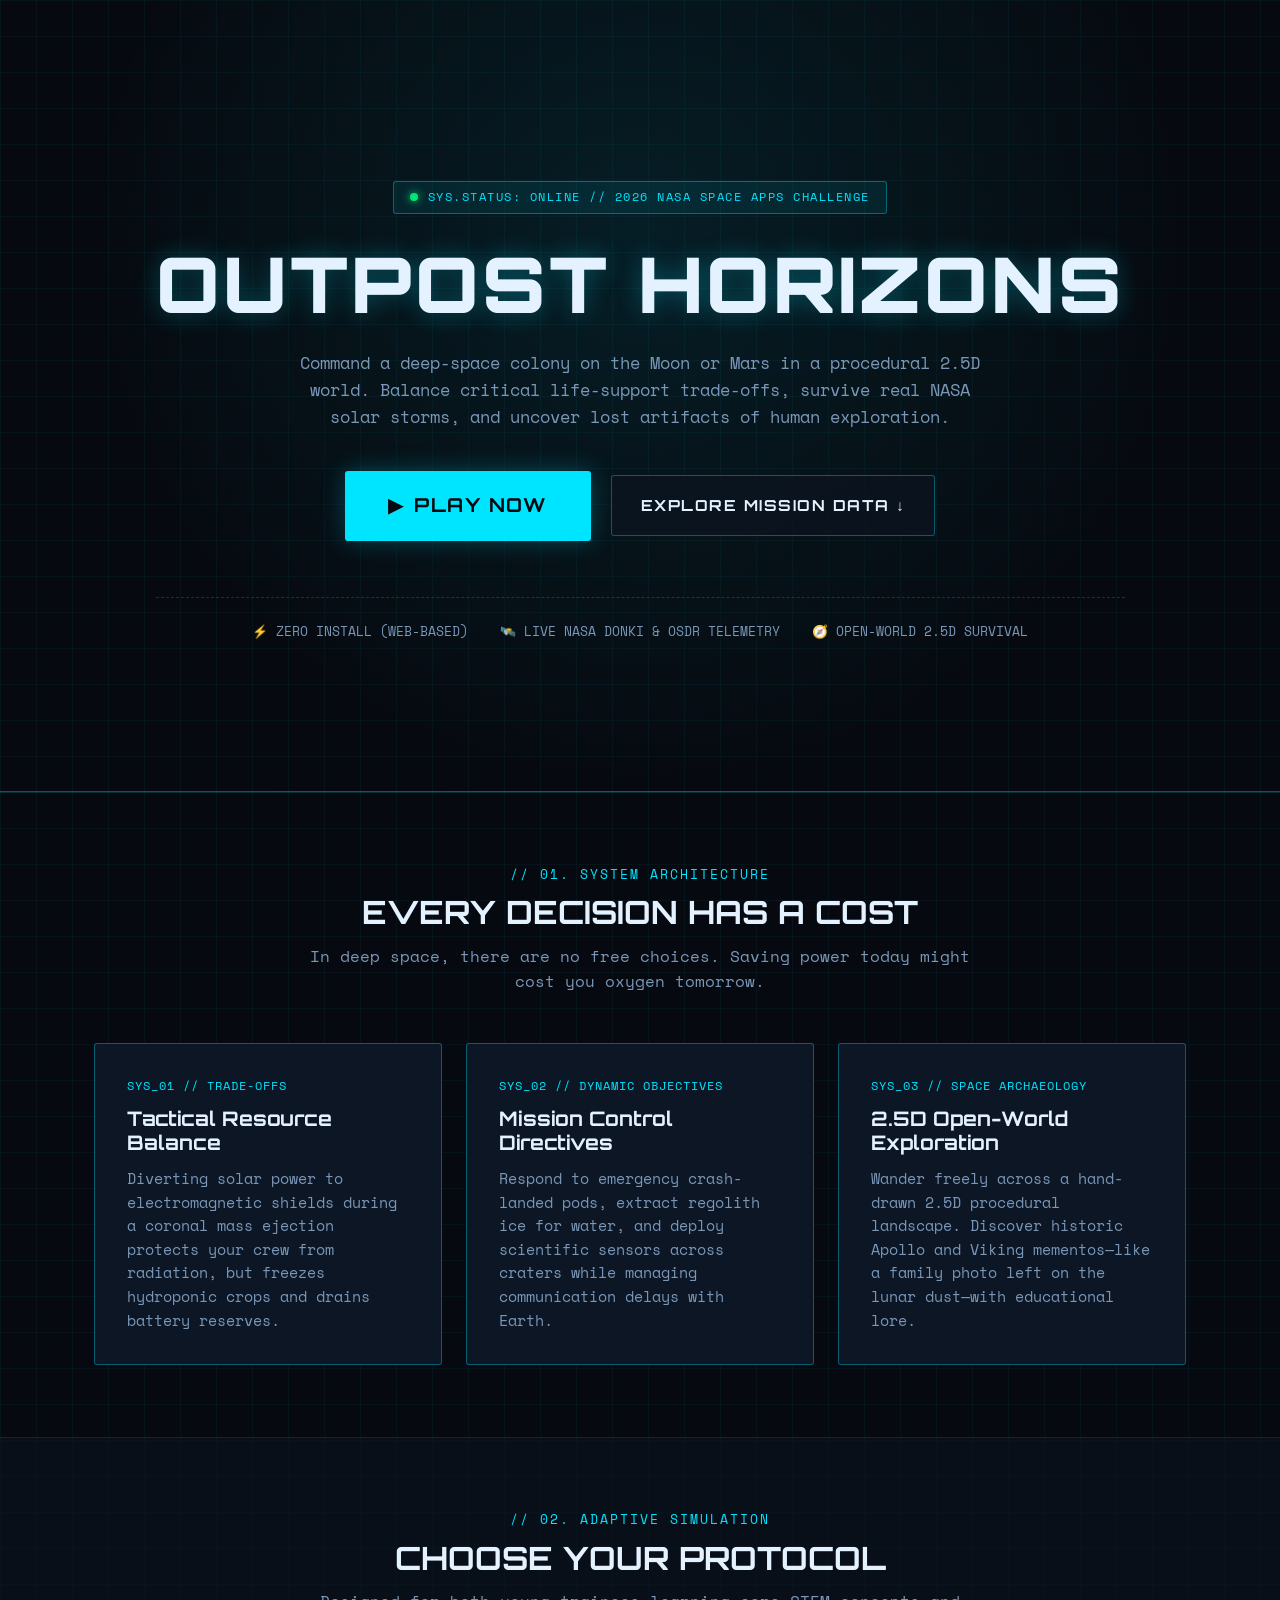
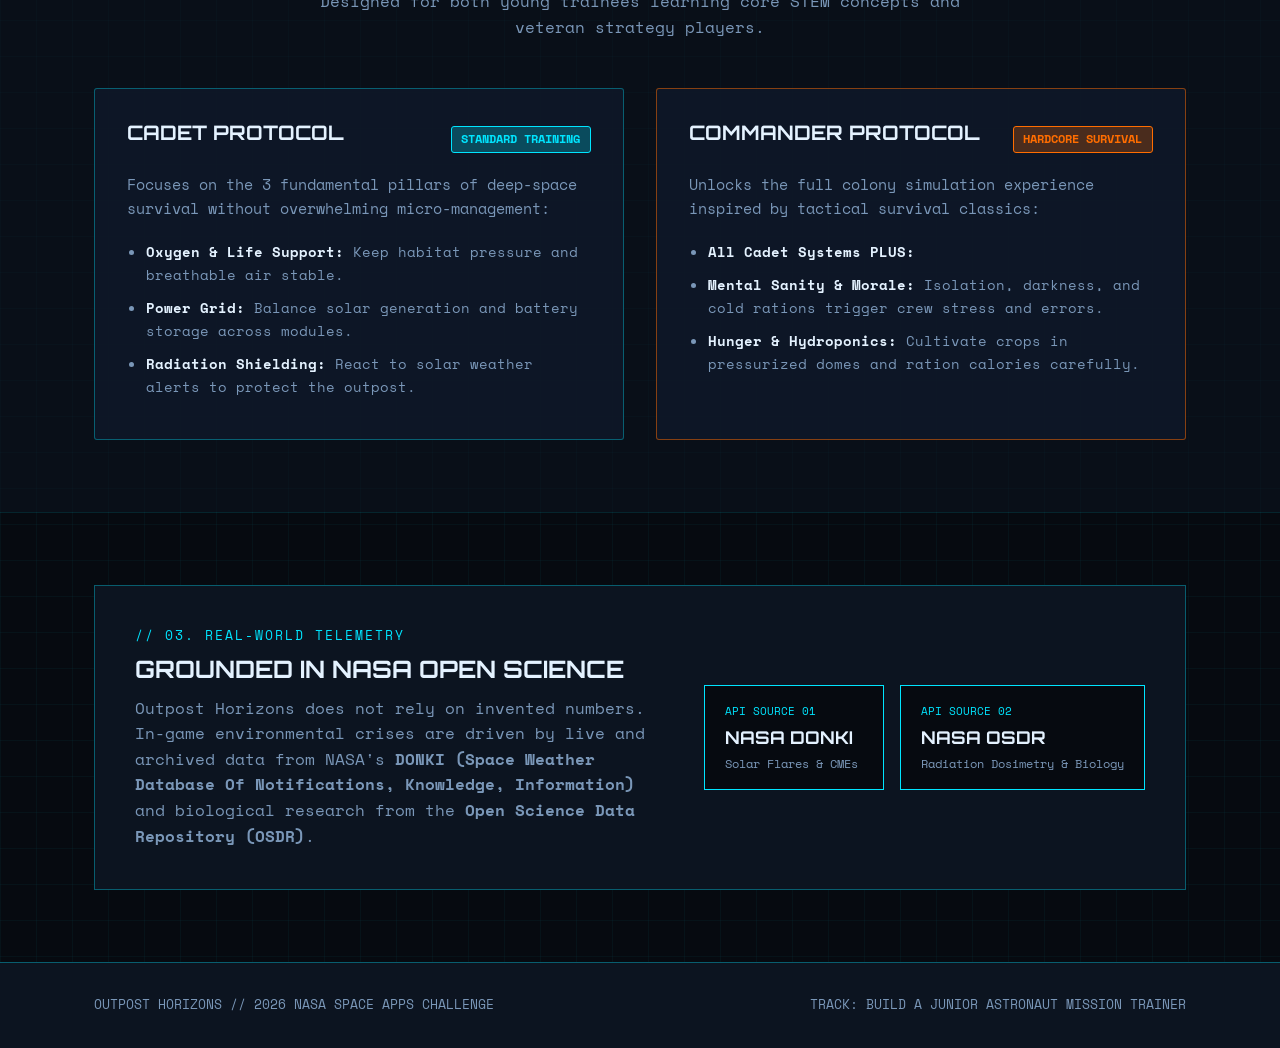
==== index.html @ 549fa0d3 "Agregar landing page del proyecto" ====
<!DOCTYPE html>
<html lang="en">
<head>
  <meta charset="UTF-8">
  <meta name="viewport" content="width=device-width, initial-scale=1.0">
  <title>Outpost Horizons | NASA Mission Trainer</title>
  
  <!-- Google Fonts: Orbitron & Space Mono -->
  <link rel="preconnect" href="https://fonts.googleapis.com">
  <link rel="preconnect" href="https://fonts.gstatic.com" crossorigin>
  <link href="https://fonts.googleapis.com/css2?family=Orbitron:wght@500;700;900&family=Space+Mono:ital,wght@0,400;0,700;1,400&display=swap" rel="stylesheet">
  
  <!-- Global Base CSS + Landing Specific CSS -->
  <link rel="stylesheet" href="website/css/styles.css">
  <link rel="stylesheet" href="website/css/landing.css">
</head>
<body>

  <!-- Navbar will be injected here once defined -->

  <main>
    <!-- 1. HERO SECTION: DIRECT INVITATION TO PLAY -->
    <header class="hero-section">
      <div class="container hero-content">
        <div class="telemetry-status">
          <span class="pulse-dot"></span>
          <span>SYS.STATUS: ONLINE // 2026 NASA SPACE APPS CHALLENGE</span>
        </div>

        <h1 class="glitch-title">OUTPOST HORIZONS</h1>
        
        <p class="hero-lead">
          Command a deep-space colony on the Moon or Mars in a procedural 2.5D world. 
          Balance critical life-support trade-offs, survive real NASA solar storms, and uncover lost artifacts of human exploration.
        </p>

        <div class="hero-actions">
          <a href="./game.html" class="btn btn-play">
            <span class="play-icon">▶</span> PLAY NOW
          </a>
          <a href="#mission-briefing" class="btn btn-outline">
            EXPLORE MISSION DATA ↓
          </a>
        </div>

        <div class="quick-specs">
          <span>⚡ ZERO INSTALL (WEB-BASED)</span>
          <span>🛰️ LIVE NASA DONKI & OSDR TELEMETRY</span>
          <span>🧭 OPEN-WORLD 2.5D SURVIVAL</span>
        </div>
      </div>
    </header>

    <!-- 2. MISSION BRIEFING (CORE MECHANICS & TRADE-OFFS) -->
    <section id="mission-briefing" class="info-section">
      <div class="container">
        <div class="section-header">
          <span class="section-tag">// 01. SYSTEM ARCHITECTURE</span>
          <h2>EVERY DECISION HAS A COST</h2>
          <p>In deep space, there are no free choices. Saving power today might cost you oxygen tomorrow.</p>
        </div>

        <div class="grid-3">
          <article class="telemetry-card">
            <div class="card-code">SYS_01 // TRADE-OFFS</div>
            <h3>Tactical Resource Balance</h3>
            <p>Diverting solar power to electromagnetic shields during a coronal mass ejection protects your crew from radiation, but freezes hydroponic crops and drains battery reserves.</p>
          </article>

          <article class="telemetry-card">
            <div class="card-code">SYS_02 // DYNAMIC OBJECTIVES</div>
            <h3>Mission Control Directives</h3>
            <p>Respond to emergency crash-landed pods, extract regolith ice for water, and deploy scientific sensors across craters while managing communication delays with Earth.</p>
          </article>

          <article class="telemetry-card">
            <div class="card-code">SYS_03 // SPACE ARCHAEOLOGY</div>
            <h3>2.5D Open-World Exploration</h3>
            <p>Wander freely across a hand-drawn 2.5D procedural landscape. Discover historic Apollo and Viking mementos—like a family photo left on the lunar dust—with educational lore.</p>
          </article>
        </div>
      </div>
    </section>

    <!-- 3. DIFFICULTY PROTOCOLS (CADET VS COMMANDER) -->
    <section id="difficulty-protocols" class="info-section alt-bg">
      <div class="container">
        <div class="section-header">
          <span class="section-tag">// 02. ADAPTIVE SIMULATION</span>
          <h2>CHOOSE YOUR PROTOCOL</h2>
          <p>Designed for both young trainees learning core STEM concepts and veteran strategy players.</p>
        </div>

        <div class="grid-2">
          <div class="telemetry-card protocol-card">
            <div class="protocol-header">
              <h3>CADET PROTOCOL</h3>
              <span class="tag-cyan">STANDARD TRAINING</span>
            </div>
            <p>Focuses on the 3 fundamental pillars of deep-space survival without overwhelming micro-management:</p>
            <ul class="telemetry-list">
              <li><strong>Oxygen & Life Support:</strong> Keep habitat pressure and breathable air stable.</li>
              <li><strong>Power Grid:</strong> Balance solar generation and battery storage across modules.</li>
              <li><strong>Radiation Shielding:</strong> React to solar weather alerts to protect the outpost.</li>
            </ul>
          </div>

          <div class="telemetry-card protocol-card warning-border">
            <div class="protocol-header">
              <h3>COMMANDER PROTOCOL</h3>
              <span class="tag-orange">HARDCORE SURVIVAL</span>
            </div>
            <p>Unlocks the full colony simulation experience inspired by tactical survival classics:</p>
            <ul class="telemetry-list">
              <li><strong>All Cadet Systems PLUS:</strong></li>
              <li><strong>Mental Sanity & Morale:</strong> Isolation, darkness, and cold rations trigger crew stress and errors.</li>
              <li><strong>Hunger & Hydroponics:</strong> Cultivate crops in pressurized domes and ration calories carefully.</li>
            </ul>
          </div>
        </div>
      </div>
    </section>

    <!-- 4. NASA OPEN DATA INTEGRATION -->
    <section id="nasa-data" class="info-section">
      <div class="container">
        <div class="nasa-data-panel">
          <div class="nasa-panel-text">
            <span class="section-tag">// 03. REAL-WORLD TELEMETRY</span>
            <h2>GROUNDED IN NASA OPEN SCIENCE</h2>
            <p>
              Outpost Horizons does not rely on invented numbers. In-game environmental crises are driven by live and archived data from NASA's <strong>DONKI (Space Weather Database Of Notifications, Knowledge, Information)</strong> and biological research from the <strong>Open Science Data Repository (OSDR)</strong>.
            </p>
          </div>
          <div class="nasa-panel-badges">
            <div class="data-badge">
              <span>API SOURCE 01</span>
              <strong>NASA DONKI</strong>
              <small>Solar Flares & CMEs</small>
            </div>
            <div class="data-badge">
              <span>API SOURCE 02</span>
              <strong>NASA OSDR</strong>
              <small>Radiation Dosimetry & Biology</small>
            </div>
          </div>
        </div>
      </div>
    </section>
  </main>

  <footer class="site-footer">
    <div class="container footer-inner">
      <span>OUTPOST HORIZONS // 2026 NASA SPACE APPS CHALLENGE</span>
      <span>TRACK: BUILD A JUNIOR ASTRONAUT MISSION TRAINER</span>
    </div>
  </footer>

</body>
</html>
---- website/css/styles.css ----
/* ==========================================================================
   OUTPOST HORIZONS - GLOBAL BASE STYLES (styles.css)
   Shared across all pages: Variables, Reset, Background, Navbar, Header, Footer
   ========================================================================== */

:root {
  /* Core Palette - NASA Tactical Telemetry */
  --bg-deep: #060a10;
  --bg-panel: #0c1420;
  --bg-card: rgba(14, 24, 40, 0.88);
  --text-primary: #e4f2ff;
  --text-muted: #7a97b8;

  /* Tactical Accents */
  --accent-cyan: #00e5ff;
  --accent-cyan-glow: rgba(0, 229, 255, 0.25);
  --accent-orange: #ff6d00;
  --accent-orange-glow: rgba(255, 109, 0, 0.25);
  --accent-green: #00e676;

  /* Borders & Geometry */
  --border-line: rgba(0, 229, 255, 0.35);
  --border-subtle: rgba(0, 229, 255, 0.12);
  --radius-sm: 3px;

  /* Typography */
  --font-display: 'Orbitron', sans-serif;
  --font-mono: 'Space Mono', monospace;
}

/* Base Reset */
* {
  box-sizing: border-box;
  margin: 0;
  padding: 0;
}

html {
  scroll-behavior: smooth;
}

body {
  background-color: var(--bg-deep);
  background-image: 
    linear-gradient(rgba(0, 229, 255, 0.04) 1px, transparent 1px),
    linear-gradient(90deg, rgba(0, 229, 255, 0.04) 1px, transparent 1px);
  background-size: 36px 36px;
  color: var(--text-primary);
  font-family: var(--font-mono);
  line-height: 1.6;
  min-height: 100vh;
  display: flex;
  flex-direction: column;
  overflow-x: hidden;
}

main {
  flex: 1;
}

/* Global Layout Container */
.container {
  max-width: 1140px;
  margin: 0 auto;
  padding: 0 1.5rem;
}

/* Global Typography */
h1, h2, h3, h4 {
  font-family: var(--font-display);
  color: var(--text-primary);
  line-height: 1.2;
}

a {
  color: var(--accent-cyan);
  text-decoration: none;
  transition: color 0.2s ease;
}

/* ==========================================================================
   GLOBAL NAVBAR (Placeholder structure ready for future standardization)
   ========================================================================== */
.site-navbar {
  position: sticky;
  top: 0;
  z-index: 100;
  background: rgba(6, 10, 16, 0.92);
  backdrop-filter: blur(8px);
  border-bottom: 1px solid var(--border-line);
  padding: 1rem 0;
}

.navbar-inner {
  display: flex;
  justify-content: space-between;
  align-items: center;
}

/* ==========================================================================
   GLOBAL PAGE HEADER & SECTION HEADERS
   ========================================================================== */
.page-header {
  padding: 4rem 0 2.5rem;
  border-bottom: 1px solid var(--border-line);
  text-align: center;
}

.section-header {
  text-align: center;
  max-width: 680px;
  margin: 0 auto 3rem;
}

.section-tag {
  color: var(--accent-cyan);
  font-size: 0.8rem;
  letter-spacing: 2px;
  display: block;
  margin-bottom: 0.5rem;
  text-transform: uppercase;
}

.section-header h2 {
  font-size: 2rem;
  margin-bottom: 0.75rem;
}

.section-header p {
  color: var(--text-muted);
}

/* ==========================================================================
   GLOBAL BUTTONS & BADGES
   ========================================================================== */
.btn {
  font-family: var(--font-display);
  font-weight: 700;
  letter-spacing: 1.5px;
  text-decoration: none;
  cursor: pointer;
  border-radius: var(--radius-sm);
  transition: all 0.2s ease;
  display: inline-flex;
  align-items: center;
  justify-content: center;
  gap: 0.6rem;
}

.btn-play {
  background-color: var(--accent-cyan);
  color: var(--bg-deep);
  border: 2px solid var(--accent-cyan);
  padding: 1.1rem 2.6rem;
  font-size: 1.2rem;
  box-shadow: 0 0 25px var(--accent-cyan-glow);
}

.btn-play:hover {
  background-color: #ffffff;
  border-color: #ffffff;
  color: var(--bg-deep);
  box-shadow: 0 0 35px rgba(255, 255, 255, 0.6);
  transform: translateY(-2px);
}

.btn-outline {
  background-color: rgba(12, 20, 32, 0.8);
  color: var(--text-primary);
  border: 1px solid var(--border-line);
  padding: 1.1rem 1.8rem;
  font-size: 0.95rem;
}

.btn-outline:hover {
  border-color: var(--accent-cyan);
  color: var(--accent-cyan);
}

/* ==========================================================================
   GLOBAL FOOTER
   ========================================================================== */
.site-footer {
  border-top: 1px solid var(--border-line);
  background: var(--bg-panel);
  padding: 2rem 0;
  font-size: 0.8rem;
  color: var(--text-muted);
}

.footer-inner {
  display: flex;
  justify-content: space-between;
  align-items: center;
  flex-wrap: wrap;
  gap: 1rem;
}
---- website/css/landing.css ----
/* ==========================================================================
   OUTPOST HORIZONS - LANDING PAGE STYLES (landing.css)
   Specific to index.html: Hero, Cards, Grids, and NASA Telemetry Banner
   ========================================================================== */

/* Hero Section */
.hero-section {
  min-height: 88vh;
  display: flex;
  align-items: center;
  justify-content: center;
  text-align: center;
  padding: 4rem 0 2rem;
  border-bottom: 1px solid var(--border-line);
  background: radial-gradient(circle at 50% 30%, rgba(0, 229, 255, 0.09) 0%, transparent 65%);
}

.telemetry-status {
  display: inline-flex;
  align-items: center;
  gap: 0.6rem;
  padding: 0.35rem 1rem;
  background: rgba(0, 229, 255, 0.08);
  border: 1px solid var(--border-line);
  border-radius: var(--radius-sm);
  font-size: 0.78rem;
  color: var(--accent-cyan);
  letter-spacing: 1.5px;
  margin-bottom: 1.5rem;
}

.pulse-dot {
  width: 8px;
  height: 8px;
  background-color: var(--accent-green);
  border-radius: 50%;
  box-shadow: 0 0 8px var(--accent-green);
}

.glitch-title {
  font-size: clamp(2.6rem, 6vw, 4.8rem);
  font-weight: 900;
  letter-spacing: 3px;
  text-shadow: 0 0 24px rgba(0, 229, 255, 0.3);
  margin-bottom: 1.25rem;
}

.hero-lead {
  max-width: 700px;
  margin: 0 auto 2.5rem;
  color: var(--text-muted);
  font-size: 1.05rem;
}

.hero-actions {
  display: flex;
  justify-content: center;
  align-items: center;
  gap: 1.25rem;
  flex-wrap: wrap;
  margin-bottom: 3.5rem;
}

.quick-specs {
  display: flex;
  justify-content: center;
  gap: 2rem;
  flex-wrap: wrap;
  font-size: 0.8rem;
  color: var(--text-muted);
  border-top: 1px dashed rgba(122, 151, 184, 0.25);
  padding-top: 1.5rem;
}

/* Info Sections & Grids */
.info-section {
  padding: 4.5rem 0;
  border-top: 1px solid var(--border-subtle);
}

.alt-bg {
  background: rgba(12, 20, 32, 0.5);
}

.grid-3 {
  display: grid;
  grid-template-columns: repeat(auto-fit, minmax(300px, 1fr));
  gap: 1.5rem;
}

.grid-2 {
  display: grid;
  grid-template-columns: repeat(auto-fit, minmax(340px, 1fr));
  gap: 2rem;
}

/* Telemetry Cards */
.telemetry-card {
  background: var(--bg-card);
  border: 1px solid var(--border-line);
  padding: 2rem;
  border-radius: var(--radius-sm);
}

.telemetry-card.warning-border {
  border-color: rgba(255, 109, 0, 0.5);
}

.card-code {
  font-size: 0.75rem;
  color: var(--accent-cyan);
  margin-bottom: 0.75rem;
  letter-spacing: 1px;
}

.telemetry-card h3 {
  font-size: 1.25rem;
  margin-bottom: 0.75rem;
}

.telemetry-card p {
  color: var(--text-muted);
  font-size: 0.92rem;
}

/* Difficulty Protocol Cards */
.protocol-header {
  display: flex;
  justify-content: space-between;
  align-items: center;
  margin-bottom: 1rem;
  flex-wrap: wrap;
  gap: 0.5rem;
}

.tag-cyan,
.tag-orange {
  font-size: 0.72rem;
  padding: 0.2rem 0.6rem;
  font-weight: bold;
  border-radius: var(--radius-sm);
}

.tag-cyan {
  background: var(--accent-cyan-glow);
  color: var(--accent-cyan);
  border: 1px solid var(--accent-cyan);
}

.tag-orange {
  background: var(--accent-orange-glow);
  color: var(--accent-orange);
  border: 1px solid var(--accent-orange);
}

.telemetry-list {
  margin-top: 1.25rem;
  padding-left: 1.2rem;
  color: var(--text-muted);
  font-size: 0.9rem;
}

.telemetry-list li {
  margin-bottom: 0.6rem;
}

.telemetry-list strong {
  color: var(--text-primary);
}

/* NASA Open Data Banner */
.nasa-data-panel {
  background: var(--bg-panel);
  border: 1px solid var(--border-line);
  padding: 2.5rem;
  display: flex;
  justify-content: space-between;
  align-items: center;
  flex-wrap: wrap;
  gap: 2rem;
}

.nasa-panel-text {
  flex: 1 1 500px;
}

.nasa-panel-text h2 {
  margin-bottom: 0.75rem;
}

.nasa-panel-text p {
  color: var(--text-muted);
}

.nasa-panel-badges {
  display: flex;
  gap: 1rem;
  flex-wrap: wrap;
}

.data-badge {
  background: var(--bg-deep);
  border: 1px solid var(--accent-cyan);
  padding: 1rem 1.25rem;
  display: flex;
  flex-direction: column;
  min-width: 180px;
}

.data-badge span {
  font-size: 0.7rem;
  color: var(--accent-cyan);
}

.data-badge strong {
  font-family: var(--font-display);
  font-size: 1.1rem;
  margin: 0.2rem 0;
}

.data-badge small {
  color: var(--text-muted);
  font-size: 0.75rem;
}
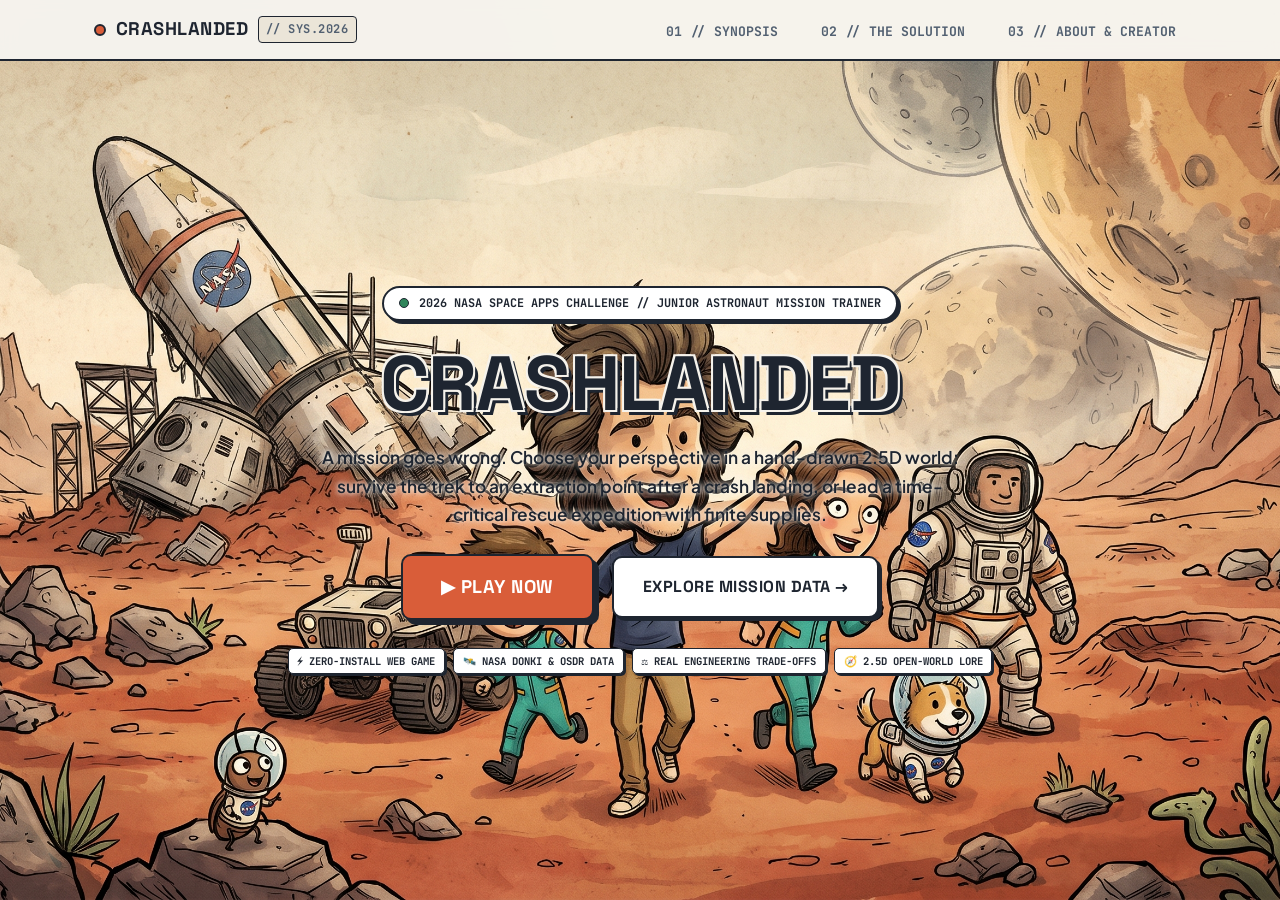
==== commit 5964eebd: "index.html at root" ====
--- a/index.html
+++ b/index.html
@@ -3,158 +3,92 @@
 <head>
   <meta charset="UTF-8">
   <meta name="viewport" content="width=device-width, initial-scale=1.0">
-  <title>Outpost Horizons | NASA Mission Trainer</title>
-  
-  <!-- Google Fonts: Orbitron & Space Mono -->
+  <title>CRASHLANDED | Junior Astronaut Mission Trainer</title>
+
+  <!-- Google Fonts: Space Grotesk, Plus Jakarta Sans & JetBrains Mono -->
   <link rel="preconnect" href="https://fonts.googleapis.com">
   <link rel="preconnect" href="https://fonts.gstatic.com" crossorigin>
-  <link href="https://fonts.googleapis.com/css2?family=Orbitron:wght@500;700;900&family=Space+Mono:ital,wght@0,400;0,700;1,400&display=swap" rel="stylesheet">
-  
-  <!-- Global Base CSS + Landing Specific CSS -->
+  <link href="https://fonts.googleapis.com/css2?family=JetBrains+Mono:wght@500;700&family=Plus+Jakarta+Sans:wght@400;600;700&family=Space+Grotesk:wght@600;700&display=swap" rel="stylesheet">
+
+  <!-- Global Base CSS + Fullscreen Landing CSS -->
   <link rel="stylesheet" href="website/css/styles.css">
   <link rel="stylesheet" href="website/css/landing.css">
 </head>
-<body>
+<body class="landing-no-scroll">
 
-  <!-- Navbar will be injected here once defined -->
+  <!-- 1. GLOBAL PAPERCUT NAVBAR -->
+   
+  <nav class="site-navbar">
+    <div class="container navbar-inner">
+      <a href="index.html" class="nav-brand">
+        <span class="brand-dot"></span>
+        CRASHLANDED <span class="brand-sub">// SYS.2026</span>
+      </a>
 
-  <main>
-    <!-- 1. HERO SECTION: DIRECT INVITATION TO PLAY -->
-    <header class="hero-section">
-      <div class="container hero-content">
+      <ul class="nav-links">
+        <li><a href="website/pages/lore.html">01 // SYNOPSIS</a></li>
+        <li><a href="website/pages/solution.html">02 // THE SOLUTION</a></li>
+        <li><a href="website/pages/about.html">03 // ABOUT & CREATOR</a></li>
+      </ul>
+
+    </div>
+  </nav>
+
+  <!-- 2. FULLSCREEN HERO STAGE (ZERO SCROLL) -->
+  <main class="hero-stage">
+    
+    <!-- GAME COVER ARTWORK: Replace src with your custom illustration path -->
+    <div class="hero-art-wrapper">
+      <img 
+        src="website/img/Hero-cover.jpg" 
+        alt="CRASHLANDED Key Art" 
+        class="hero-bg-art"
+      >
+      <!-- Subtle watercolor/paper vignette so text remains 100% readable -->
+      <div class="hero-art-overlay"></div>
+    </div>
+
+    <!-- CENTERED PAPERCUT CALLOUT CARD -->
+    <div class="container hero-center-wrapper">
+      <div class="hero-papercut-card">
+        
+        <!-- NASA Tag -->
         <div class="telemetry-status">
           <span class="pulse-dot"></span>
-          <span>SYS.STATUS: ONLINE // 2026 NASA SPACE APPS CHALLENGE</span>
+          <span>2026 NASA SPACE APPS CHALLENGE // JUNIOR ASTRONAUT MISSION TRAINER</span>
         </div>
 
-        <h1 class="glitch-title">OUTPOST HORIZONS</h1>
-        
+        <!-- Main Title -->
+        <h1 class="glitch-title">CRASHLANDED</h1>
+
+        <!-- Concept Text -->
         <p class="hero-lead">
-          Command a deep-space colony on the Moon or Mars in a procedural 2.5D world. 
-          Balance critical life-support trade-offs, survive real NASA solar storms, and uncover lost artifacts of human exploration.
+          A mission goes wrong. Choose your perspective in a hand-drawn 2.5D world: 
+          survive the trek to an extraction point after a crash landing, or lead a time-critical rescue expedition with finite supplies.
         </p>
 
+        <!-- Primary & Secondary CTAs -->
         <div class="hero-actions">
-          <a href="./game.html" class="btn btn-play">
-            <span class="play-icon">▶</span> PLAY NOW
+          <a href="game.html" class="btn btn-play">
+            ▶ PLAY NOW
           </a>
-          <a href="#mission-briefing" class="btn btn-outline">
-            EXPLORE MISSION DATA ↓
+          <a href="mission-data.html" class="btn btn-outline">
+            EXPLORE MISSION DATA →
           </a>
         </div>
 
+        <!-- Short Feature Tags -->
         <div class="quick-specs">
-          <span>⚡ ZERO INSTALL (WEB-BASED)</span>
-          <span>🛰️ LIVE NASA DONKI & OSDR TELEMETRY</span>
-          <span>🧭 OPEN-WORLD 2.5D SURVIVAL</span>
-        </div>
-      </div>
-    </header>
-
-    <!-- 2. MISSION BRIEFING (CORE MECHANICS & TRADE-OFFS) -->
-    <section id="mission-briefing" class="info-section">
-      <div class="container">
-        <div class="section-header">
-          <span class="section-tag">// 01. SYSTEM ARCHITECTURE</span>
-          <h2>EVERY DECISION HAS A COST</h2>
-          <p>In deep space, there are no free choices. Saving power today might cost you oxygen tomorrow.</p>
+          <span>⚡ ZERO-INSTALL WEB GAME</span>
+          <span>🛰️ NASA DONKI & OSDR DATA</span>
+          <span>⚖️ REAL ENGINEERING TRADE-OFFS</span>
+          <span>🧭 2.5D OPEN-WORLD LORE</span>
         </div>
 
-        <div class="grid-3">
-          <article class="telemetry-card">
-            <div class="card-code">SYS_01 // TRADE-OFFS</div>
-            <h3>Tactical Resource Balance</h3>
-            <p>Diverting solar power to electromagnetic shields during a coronal mass ejection protects your crew from radiation, but freezes hydroponic crops and drains battery reserves.</p>
-          </article>
+      </div>
+    </div>
 
-          <article class="telemetry-card">
-            <div class="card-code">SYS_02 // DYNAMIC OBJECTIVES</div>
-            <h3>Mission Control Directives</h3>
-            <p>Respond to emergency crash-landed pods, extract regolith ice for water, and deploy scientific sensors across craters while managing communication delays with Earth.</p>
-          </article>
-
-          <article class="telemetry-card">
-            <div class="card-code">SYS_03 // SPACE ARCHAEOLOGY</div>
-            <h3>2.5D Open-World Exploration</h3>
-            <p>Wander freely across a hand-drawn 2.5D procedural landscape. Discover historic Apollo and Viking mementos—like a family photo left on the lunar dust—with educational lore.</p>
-          </article>
-        </div>
-      </div>
-    </section>
-
-    <!-- 3. DIFFICULTY PROTOCOLS (CADET VS COMMANDER) -->
-    <section id="difficulty-protocols" class="info-section alt-bg">
-      <div class="container">
-        <div class="section-header">
-          <span class="section-tag">// 02. ADAPTIVE SIMULATION</span>
-          <h2>CHOOSE YOUR PROTOCOL</h2>
-          <p>Designed for both young trainees learning core STEM concepts and veteran strategy players.</p>
-        </div>
-
-        <div class="grid-2">
-          <div class="telemetry-card protocol-card">
-            <div class="protocol-header">
-              <h3>CADET PROTOCOL</h3>
-              <span class="tag-cyan">STANDARD TRAINING</span>
-            </div>
-            <p>Focuses on the 3 fundamental pillars of deep-space survival without overwhelming micro-management:</p>
-            <ul class="telemetry-list">
-              <li><strong>Oxygen & Life Support:</strong> Keep habitat pressure and breathable air stable.</li>
-              <li><strong>Power Grid:</strong> Balance solar generation and battery storage across modules.</li>
-              <li><strong>Radiation Shielding:</strong> React to solar weather alerts to protect the outpost.</li>
-            </ul>
-          </div>
-
-          <div class="telemetry-card protocol-card warning-border">
-            <div class="protocol-header">
-              <h3>COMMANDER PROTOCOL</h3>
-              <span class="tag-orange">HARDCORE SURVIVAL</span>
-            </div>
-            <p>Unlocks the full colony simulation experience inspired by tactical survival classics:</p>
-            <ul class="telemetry-list">
-              <li><strong>All Cadet Systems PLUS:</strong></li>
-              <li><strong>Mental Sanity & Morale:</strong> Isolation, darkness, and cold rations trigger crew stress and errors.</li>
-              <li><strong>Hunger & Hydroponics:</strong> Cultivate crops in pressurized domes and ration calories carefully.</li>
-            </ul>
-          </div>
-        </div>
-      </div>
-    </section>
-
-    <!-- 4. NASA OPEN DATA INTEGRATION -->
-    <section id="nasa-data" class="info-section">
-      <div class="container">
-        <div class="nasa-data-panel">
-          <div class="nasa-panel-text">
-            <span class="section-tag">// 03. REAL-WORLD TELEMETRY</span>
-            <h2>GROUNDED IN NASA OPEN SCIENCE</h2>
-            <p>
-              Outpost Horizons does not rely on invented numbers. In-game environmental crises are driven by live and archived data from NASA's <strong>DONKI (Space Weather Database Of Notifications, Knowledge, Information)</strong> and biological research from the <strong>Open Science Data Repository (OSDR)</strong>.
-            </p>
-          </div>
-          <div class="nasa-panel-badges">
-            <div class="data-badge">
-              <span>API SOURCE 01</span>
-              <strong>NASA DONKI</strong>
-              <small>Solar Flares & CMEs</small>
-            </div>
-            <div class="data-badge">
-              <span>API SOURCE 02</span>
-              <strong>NASA OSDR</strong>
-              <small>Radiation Dosimetry & Biology</small>
-            </div>
-          </div>
-        </div>
-      </div>
-    </section>
   </main>
-
-  <footer class="site-footer">
-    <div class="container footer-inner">
-      <span>OUTPOST HORIZONS // 2026 NASA SPACE APPS CHALLENGE</span>
-      <span>TRACK: BUILD A JUNIOR ASTRONAUT MISSION TRAINER</span>
-    </div>
-  </footer>
 
 </body>
 </html>
--- a/website/css/styles.css
+++ b/website/css/styles.css
@@ -1,31 +1,40 @@
 /* ==========================================================================
-   OUTPOST HORIZONS - GLOBAL BASE STYLES (styles.css)
-   Shared across all pages: Variables, Reset, Background, Navbar, Header, Footer
+   OUTPOST HORIZONS - GLOBAL BASE STYLES (web/css/styles.css)
+   Theme: Pale Watercolor & Papercut Field Manual (Formal yet 12yo Friendly)
    ========================================================================== */
 
 :root {
-  /* Core Palette - NASA Tactical Telemetry */
-  --bg-deep: #060a10;
-  --bg-panel: #0c1420;
-  --bg-card: rgba(14, 24, 40, 0.88);
-  --text-primary: #e4f2ff;
-  --text-muted: #7a97b8;
-
-  /* Tactical Accents */
-  --accent-cyan: #00e5ff;
-  --accent-cyan-glow: rgba(0, 229, 255, 0.25);
-  --accent-orange: #ff6d00;
-  --accent-orange-glow: rgba(255, 109, 0, 0.25);
-  --accent-green: #00e676;
-
-  /* Borders & Geometry */
-  --border-line: rgba(0, 229, 255, 0.35);
-  --border-subtle: rgba(0, 229, 255, 0.12);
-  --radius-sm: 3px;
+  /* Watercolor Paper Backgrounds */
+  --bg-deep: #f6f3ec;          /* Warm heavy watercolor paper */
+  --bg-panel: #ebe5d8;         /* Khaki-tinted secondary paper layer */
+  --bg-card: #ffffff;          /* Crisp white papercut card */
+
+  /* Ink & Typography (Matches Character's Navy & Sketch Outlines) */
+  --ink-dark: #1e2530;         /* Deep charcoal/navy ink outline */
+  --text-primary: #1e2530;
+  --text-muted: #526071;
+
+  /* Pale Watercolor Accents */
+  --accent-cyan: #2b6cb0;      /* NASA Mission Blue (Formal & readable) */
+  --accent-cyan-wash: rgba(144, 205, 244, 0.35);
+  --accent-orange: #d95d39;    /* Martian Terracotta / Solar Flare */
+  --accent-orange-wash: rgba(251, 211, 141, 0.45);
+  --accent-green: #2f855a;     /* Hydroponic Sage Green */
+  --accent-green-wash: rgba(154, 230, 180, 0.35);
+
+  /* Papercut Geometry & Hard Shadows */
+  --border-ink: 2px solid #1e2530;
+  --border-line: #1e2530;
+  --border-subtle: rgba(30, 37, 48, 0.15);
+  --radius-sm: 10px;
+  --shadow-paper: 5px 5px 0px #1e2530;
+  --shadow-paper-sm: 3px 3px 0px #1e2530;
+  --shadow-paper-hover: 7px 7px 0px #1e2530;
 
   /* Typography */
-  --font-display: 'Orbitron', sans-serif;
-  --font-mono: 'Space Mono', monospace;
+  --font-display: 'Space Grotesk', sans-serif;
+  --font-body: 'Plus Jakarta Sans', sans-serif;
+  --font-mono: 'JetBrains Mono', monospace;
 }
 
 /* Base Reset */
@@ -41,13 +50,17 @@
 
 body {
   background-color: var(--bg-deep);
+  /* Pale Watercolor Washes + Subtle Technical Drafting Dots */
   background-image: 
-    linear-gradient(rgba(0, 229, 255, 0.04) 1px, transparent 1px),
-    linear-gradient(90deg, rgba(0, 229, 255, 0.04) 1px, transparent 1px);
-  background-size: 36px 36px;
+    radial-gradient(circle at 12% 18%, var(--accent-cyan-wash) 0%, transparent 38%),
+    radial-gradient(circle at 88% 45%, var(--accent-orange-wash) 0%, transparent 40%),
+    radial-gradient(circle at 40% 85%, var(--accent-green-wash) 0%, transparent 42%),
+    radial-gradient(rgba(30, 37, 48, 0.12) 1px, transparent 1px);
+  background-size: 100% 100%, 100% 100%, 100% 100%, 28px 28px;
+  background-attachment: fixed;
   color: var(--text-primary);
-  font-family: var(--font-mono);
-  line-height: 1.6;
+  font-family: var(--font-body);
+  line-height: 1.65;
   min-height: 100vh;
   display: flex;
   flex-direction: column;
@@ -58,52 +71,173 @@
   flex: 1;
 }
 
-/* Global Layout Container */
 .container {
   max-width: 1140px;
   margin: 0 auto;
   padding: 0 1.5rem;
 }
 
-/* Global Typography */
 h1, h2, h3, h4 {
   font-family: var(--font-display);
-  color: var(--text-primary);
+  color: var(--ink-dark);
   line-height: 1.2;
 }
 
 a {
   color: var(--accent-cyan);
   text-decoration: none;
-  transition: color 0.2s ease;
-}
-
-/* ==========================================================================
-   GLOBAL NAVBAR (Placeholder structure ready for future standardization)
+  transition: all 0.2s ease;
+}
+
+/* ==========================================================================
+   GLOBAL PAPERCUT NAVBAR
    ========================================================================== */
 .site-navbar {
   position: sticky;
   top: 0;
-  z-index: 100;
-  background: rgba(6, 10, 16, 0.92);
+  z-index: 1000;
+  background: rgba(246, 243, 236, 0.94);
   backdrop-filter: blur(8px);
-  border-bottom: 1px solid var(--border-line);
-  padding: 1rem 0;
+  border-bottom: var(--border-ink);
+  padding: 0.9rem 0;
 }
 
 .navbar-inner {
   display: flex;
   justify-content: space-between;
   align-items: center;
-}
-
-/* ==========================================================================
-   GLOBAL PAGE HEADER & SECTION HEADERS
+  flex-wrap: wrap;
+  gap: 1rem;
+}
+
+.nav-brand {
+  font-family: var(--font-display);
+  font-weight: 700;
+  font-size: 1.15rem;
+  color: var(--ink-dark);
+  letter-spacing: 0.5px;
+  display: flex;
+  align-items: center;
+  gap: 0.6rem;
+}
+
+.brand-dot {
+  width: 12px;
+  height: 12px;
+  background-color: var(--accent-orange);
+  border: 2px solid var(--ink-dark);
+  border-radius: 50%;
+}
+
+.brand-sub {
+  font-family: var(--font-mono);
+  color: var(--text-muted);
+  font-size: 0.75rem;
+  background: var(--bg-panel);
+  padding: 0.15rem 0.45rem;
+  border: 1.5px solid var(--ink-dark);
+  border-radius: 4px;
+}
+
+.nav-links {
+  list-style: none;
+  display: flex;
+  align-items: center;
+  gap: 1.5rem;
+  flex-wrap: wrap;
+}
+
+.nav-links a {
+  font-family: var(--font-mono);
+  color: var(--text-muted);
+  font-size: 0.82rem;
+  font-weight: 700;
+  padding: 0.3rem 0.6rem;
+  border-radius: 6px;
+}
+
+.nav-links a:hover,
+.nav-links a.active {
+  color: var(--ink-dark);
+  background: var(--accent-cyan-wash);
+  border: 1.5px solid var(--ink-dark);
+  box-shadow: 2px 2px 0px var(--ink-dark);
+}
+
+/* ==========================================================================
+   GLOBAL PAPERCUT BUTTONS
+   ========================================================================== */
+.btn {
+  font-family: var(--font-display);
+  font-weight: 700;
+  letter-spacing: 0.5px;
+  cursor: pointer;
+  border: var(--border-ink);
+  border-radius: var(--radius-sm);
+  box-shadow: var(--shadow-paper-sm);
+  transition: transform 0.15s ease, box-shadow 0.15s ease, background-color 0.15s ease;
+  display: inline-flex;
+  align-items: center;
+  justify-content: center;
+  gap: 0.6rem;
+}
+
+.btn:hover {
+  transform: translate(-2px, -2px);
+  box-shadow: var(--shadow-paper);
+}
+
+.btn:active {
+  transform: translate(2px, 2px);
+  box-shadow: 1px 1px 0px var(--ink-dark);
+}
+
+.btn-play {
+  background-color: var(--accent-orange);
+  color: #ffffff;
+  padding: 1rem 2.4rem;
+  font-size: 1.15rem;
+  box-shadow: var(--shadow-paper);
+}
+
+.btn-play:hover {
+  background-color: #e86a45;
+  color: #ffffff;
+  box-shadow: var(--shadow-paper-hover);
+}
+
+.btn-outline {
+  background-color: var(--bg-card);
+  color: var(--ink-dark);
+  padding: 1rem 1.8rem;
+  font-size: 1rem;
+}
+
+.btn-outline:hover {
+  background-color: var(--bg-panel);
+  color: var(--ink-dark);
+}
+
+.btn-nav-play {
+  background-color: var(--accent-orange);
+  color: #ffffff;
+  padding: 0.5rem 1.15rem;
+  font-size: 0.85rem;
+}
+
+.btn-nav-play:hover {
+  background-color: #e86a45;
+  color: #ffffff;
+}
+
+/* ==========================================================================
+   GLOBAL HEADERS & FOOTER
    ========================================================================== */
 .page-header {
-  padding: 4rem 0 2.5rem;
-  border-bottom: 1px solid var(--border-line);
+  padding: 4.5rem 0 3rem;
+  border-bottom: var(--border-ink);
   text-align: center;
+  background: linear-gradient(180deg, rgba(235, 229, 216, 0.5) 0%, transparent 100%);
 }
 
 .section-header {
@@ -113,79 +247,38 @@
 }
 
 .section-tag {
-  color: var(--accent-cyan);
-  font-size: 0.8rem;
-  letter-spacing: 2px;
-  display: block;
-  margin-bottom: 0.5rem;
+  font-family: var(--font-mono);
+  color: var(--ink-dark);
+  background: var(--accent-cyan-wash);
+  border: 1.5px solid var(--ink-dark);
+  box-shadow: 2px 2px 0px var(--ink-dark);
+  padding: 0.2rem 0.7rem;
+  border-radius: 5px;
+  font-size: 0.78rem;
+  font-weight: 700;
+  display: inline-block;
+  margin-bottom: 0.85rem;
   text-transform: uppercase;
 }
 
 .section-header h2 {
-  font-size: 2rem;
+  font-size: clamp(1.8rem, 3.5vw, 2.4rem);
   margin-bottom: 0.75rem;
 }
 
 .section-header p {
   color: var(--text-muted);
-}
-
-/* ==========================================================================
-   GLOBAL BUTTONS & BADGES
-   ========================================================================== */
-.btn {
-  font-family: var(--font-display);
-  font-weight: 700;
-  letter-spacing: 1.5px;
-  text-decoration: none;
-  cursor: pointer;
-  border-radius: var(--radius-sm);
-  transition: all 0.2s ease;
-  display: inline-flex;
-  align-items: center;
-  justify-content: center;
-  gap: 0.6rem;
-}
-
-.btn-play {
-  background-color: var(--accent-cyan);
-  color: var(--bg-deep);
-  border: 2px solid var(--accent-cyan);
-  padding: 1.1rem 2.6rem;
-  font-size: 1.2rem;
-  box-shadow: 0 0 25px var(--accent-cyan-glow);
-}
-
-.btn-play:hover {
-  background-color: #ffffff;
-  border-color: #ffffff;
-  color: var(--bg-deep);
-  box-shadow: 0 0 35px rgba(255, 255, 255, 0.6);
-  transform: translateY(-2px);
-}
-
-.btn-outline {
-  background-color: rgba(12, 20, 32, 0.8);
-  color: var(--text-primary);
-  border: 1px solid var(--border-line);
-  padding: 1.1rem 1.8rem;
-  font-size: 0.95rem;
-}
-
-.btn-outline:hover {
-  border-color: var(--accent-cyan);
-  color: var(--accent-cyan);
-}
-
-/* ==========================================================================
-   GLOBAL FOOTER
-   ========================================================================== */
+  font-size: 1.05rem;
+}
+
 .site-footer {
-  border-top: 1px solid var(--border-line);
+  border-top: var(--border-ink);
   background: var(--bg-panel);
   padding: 2rem 0;
-  font-size: 0.8rem;
-  color: var(--text-muted);
+  font-family: var(--font-mono);
+  font-size: 0.82rem;
+  color: var(--ink-dark);
+  font-weight: 600;
 }
 
 .footer-inner {
--- a/website/css/landing.css
+++ b/website/css/landing.css
@@ -1,91 +1,263 @@
 /* ==========================================================================
-   OUTPOST HORIZONS - LANDING PAGE STYLES (landing.css)
-   Specific to index.html: Hero, Cards, Grids, and NASA Telemetry Banner
+   OUTPOST HORIZONS / CRASHLANDED - COMPLETE LANDING CSS (web/css/landing.css)
    ========================================================================== */
 
-/* Hero Section */
-.hero-section {
-  min-height: 88vh;
-  display: flex;
-  align-items: center;
-  justify-content: center;
+/* 1. Zero-Scroll Fullscreen Lock for index.html */
+body.landing-no-scroll {
+  width: 100vw;
+  height: 100vh;
+  max-height: 100vh;
+  overflow: hidden;
+  display: flex;
+  flex-direction: column;
+}
+
+/* Stage container that holds both the absolute background and centered text */
+.hero-stage {
+  position: relative;
+  flex: 1;
+  width: 100%;
+  height: calc(100vh - 64px);
+  display: flex;
+  align-items: center;
+  justify-content: center;
+  overflow: hidden;
+}
+
+/* 2. Background Artwork (Pinned behind everything with position: absolute) */
+.hero-art-wrapper {
+  position: absolute;
+  top: 0;
+  left: 0;
+  width: 100%;
+  height: 100%;
+  z-index: 1;
+  pointer-events: none;
+}
+
+.hero-bg-art {
+  width: 100%;
+  height: 100%;
+  object-fit: cover;
+  object-position: center;
+  display: block;
+  /* 0.0s -> 0.6s: Page illuminates revealing the background */
+  animation: bgQuickFadeIn 0.6s cubic-bezier(0.22, 1, 0.36, 1) 0s both;
+}
+
+.hero-art-overlay {
+  display: none;
+}
+
+/* 3. Foreground Content Box (Floating ON TOP of the background at center) */
+.hero-center-wrapper {
+  position: relative;
+  z-index: 2;
+  display: flex;
+  justify-content: center;
+  align-items: center;
+  width: 100%;
+  padding: 0 1.5rem;
+}
+
+.hero-papercut-card {
+  background: transparent;
+  backdrop-filter: none;
+  border: none;
+  box-shadow: none;
+  padding: 1rem;
+  max-width: 920px;
+  width: 100%;
   text-align: center;
-  padding: 4rem 0 2rem;
-  border-bottom: 1px solid var(--border-line);
-  background: radial-gradient(circle at 50% 30%, rgba(0, 229, 255, 0.09) 0%, transparent 65%);
+}
+
+/* 4. Title Crash-Land at 1.6s (after 1s of clean background) + Wave Loop at 2.45s */
+.glitch-title {
+  display: inline-block;
+  font-size: clamp(2.8rem, 6vw, 4.8rem);
+  font-weight: 700;
+  letter-spacing: -1px;
+  color: var(--ink-dark);
+  text-shadow: 
+    -2px -2px 0 #f6f3ec,
+     2px -2px 0 #f6f3ec,
+    -2px  2px 0 #f6f3ec,
+     2px  2px 0 #f6f3ec,
+     5px  5px 0 var(--ink-dark);
+  margin-bottom: 0.85rem;
+  will-change: transform, opacity;
+  animation: 
+    titleCrashIn 0.85s cubic-bezier(0.2, 0.9, 0.3, 1) 1.6s both,
+    titleWaveLoop 3.2s ease-in-out 2.45s infinite;
+}
+
+/* 5. Secondary Elements (Appear 0.5s after title finishes impact = 2.95s) */
+.telemetry-status,
+.hero-lead,
+.hero-actions,
+.quick-specs {
+  will-change: transform, opacity;
+  animation: uiFadeUp 0.55s cubic-bezier(0.22, 1, 0.36, 1) 2.95s both;
 }
 
 .telemetry-status {
+  font-family: var(--font-mono);
   display: inline-flex;
   align-items: center;
   gap: 0.6rem;
-  padding: 0.35rem 1rem;
-  background: rgba(0, 229, 255, 0.08);
-  border: 1px solid var(--border-line);
-  border-radius: var(--radius-sm);
-  font-size: 0.78rem;
-  color: var(--accent-cyan);
-  letter-spacing: 1.5px;
+  padding: 0.35rem 0.95rem;
+  background: var(--bg-card);
+  border: var(--border-ink);
+  box-shadow: var(--shadow-paper-sm);
+  border-radius: 999px;
+  font-size: 0.74rem;
+  font-weight: 700;
+  color: var(--ink-dark);
+  margin-bottom: 1rem;
+}
+
+.pulse-dot {
+  width: 10px;
+  height: 10px;
+  background-color: var(--accent-green);
+  border: 1.5px solid var(--ink-dark);
+  border-radius: 50%;
+}
+
+.hero-lead {
+  max-width: 650px;
+  margin: 0 auto 1.6rem;
+  color: var(--ink-dark);
+  font-weight: 600;
+  font-size: clamp(0.98rem, 1.35vw, 1.12rem);
+  text-shadow: 
+    0px 0px 10px rgba(246, 243, 236, 0.95),
+    0px 0px 4px rgba(246, 243, 236, 1);
+}
+
+.hero-actions {
+  display: flex;
+  justify-content: center;
+  align-items: center;
+  gap: 1.1rem;
+  flex-wrap: wrap;
   margin-bottom: 1.5rem;
 }
 
-.pulse-dot {
-  width: 8px;
-  height: 8px;
-  background-color: var(--accent-green);
-  border-radius: 50%;
-  box-shadow: 0 0 8px var(--accent-green);
-}
-
-.glitch-title {
-  font-size: clamp(2.6rem, 6vw, 4.8rem);
-  font-weight: 900;
-  letter-spacing: 3px;
-  text-shadow: 0 0 24px rgba(0, 229, 255, 0.3);
-  margin-bottom: 1.25rem;
-}
-
-.hero-lead {
-  max-width: 700px;
-  margin: 0 auto 2.5rem;
-  color: var(--text-muted);
-  font-size: 1.05rem;
-}
-
-.hero-actions {
-  display: flex;
-  justify-content: center;
-  align-items: center;
-  gap: 1.25rem;
-  flex-wrap: wrap;
-  margin-bottom: 3.5rem;
-}
-
+/* Single-Line Smaller Feature Tags */
 .quick-specs {
-  display: flex;
-  justify-content: center;
-  gap: 2rem;
-  flex-wrap: wrap;
-  font-size: 0.8rem;
-  color: var(--text-muted);
-  border-top: 1px dashed rgba(122, 151, 184, 0.25);
-  padding-top: 1.5rem;
-}
-
-/* Info Sections & Grids */
+  font-family: var(--font-mono);
+  display: flex;
+  justify-content: center;
+  align-items: center;
+  gap: 0.5rem;
+  flex-wrap: nowrap;
+  white-space: nowrap;
+  font-size: 0.66rem;
+  font-weight: 700;
+  color: var(--ink-dark);
+  padding-top: 0.25rem;
+  max-width: 100%;
+}
+
+.quick-specs span {
+  background: var(--bg-card);
+  padding: 0.22rem 0.55rem;
+  border: 1.5px solid var(--ink-dark);
+  border-radius: 5px;
+  box-shadow: 2px 2px 0px var(--ink-dark);
+}
+
+/* ==========================================================================
+   6. KEYFRAMES (Choreography)
+   ========================================================================== */
+
+@keyframes bgQuickFadeIn {
+  0% {
+    opacity: 0;
+    filter: brightness(1.8) blur(6px);
+    transform: scale(1.03);
+  }
+  100% {
+    opacity: 1;
+    filter: brightness(1) blur(0);
+    transform: scale(1);
+  }
+}
+
+@keyframes titleCrashIn {
+  0% {
+    opacity: 0;
+    transform: translateX(110vw) skewX(-18deg) scale(1.1);
+  }
+  50% {
+    opacity: 1;
+    transform: translateX(-18px) skewX(8deg) scale(1.04, 0.94);
+  }
+  62% {
+    opacity: 1;
+    transform: translate(14px, -6px) rotate(2.5deg);
+  }
+  72% {
+    opacity: 1;
+    transform: translate(-10px, 5px) rotate(-2deg);
+  }
+  82% {
+    opacity: 1;
+    transform: translate(7px, -4px) rotate(1.2deg);
+  }
+  92% {
+    opacity: 1;
+    transform: translate(-4px, 2px) rotate(-0.6deg);
+  }
+  100% {
+    opacity: 1;
+    transform: translate(0, 0) rotate(0deg) scale(1);
+  }
+}
+
+@keyframes titleWaveLoop {
+  0%, 100% {
+    transform: translateY(0px) rotate(0deg) skewX(0deg);
+  }
+  25% {
+    transform: translateY(-6px) rotate(-1.2deg) skewX(-1.5deg);
+  }
+  50% {
+    transform: translateY(0px) rotate(0deg) skewX(0deg);
+  }
+  75% {
+    transform: translateY(5px) rotate(1.2deg) skewX(1.5deg);
+  }
+}
+
+@keyframes uiFadeUp {
+  0% {
+    opacity: 0;
+    transform: translateY(14px);
+  }
+  100% {
+    opacity: 1;
+    transform: translateY(0);
+  }
+}
+
+/* ==========================================================================
+   7. MISSION DATA PAGE SECTIONS (Shared with mission-data.html)
+   ========================================================================== */
 .info-section {
   padding: 4.5rem 0;
-  border-top: 1px solid var(--border-subtle);
+  border-bottom: var(--border-ink);
 }
 
 .alt-bg {
-  background: rgba(12, 20, 32, 0.5);
+  background-color: rgba(235, 229, 216, 0.55);
 }
 
 .grid-3 {
   display: grid;
   grid-template-columns: repeat(auto-fit, minmax(300px, 1fr));
-  gap: 1.5rem;
+  gap: 1.75rem;
 }
 
 .grid-2 {
@@ -94,131 +266,33 @@
   gap: 2rem;
 }
 
-/* Telemetry Cards */
 .telemetry-card {
   background: var(--bg-card);
-  border: 1px solid var(--border-line);
+  border: var(--border-ink);
+  box-shadow: var(--shadow-paper);
   padding: 2rem;
   border-radius: var(--radius-sm);
 }
 
-.telemetry-card.warning-border {
-  border-color: rgba(255, 109, 0, 0.5);
-}
-
 .card-code {
+  font-family: var(--font-mono);
   font-size: 0.75rem;
+  font-weight: 700;
   color: var(--accent-cyan);
-  margin-bottom: 0.75rem;
-  letter-spacing: 1px;
+  background: var(--accent-cyan-wash);
+  border: 1.5px solid var(--ink-dark);
+  display: inline-block;
+  padding: 0.15rem 0.55rem;
+  border-radius: 4px;
+  margin-bottom: 0.85rem;
 }
 
 .telemetry-card h3 {
-  font-size: 1.25rem;
+  font-size: 1.35rem;
   margin-bottom: 0.75rem;
 }
 
 .telemetry-card p {
   color: var(--text-muted);
-  font-size: 0.92rem;
-}
-
-/* Difficulty Protocol Cards */
-.protocol-header {
-  display: flex;
-  justify-content: space-between;
-  align-items: center;
-  margin-bottom: 1rem;
-  flex-wrap: wrap;
-  gap: 0.5rem;
-}
-
-.tag-cyan,
-.tag-orange {
-  font-size: 0.72rem;
-  padding: 0.2rem 0.6rem;
-  font-weight: bold;
-  border-radius: var(--radius-sm);
-}
-
-.tag-cyan {
-  background: var(--accent-cyan-glow);
-  color: var(--accent-cyan);
-  border: 1px solid var(--accent-cyan);
-}
-
-.tag-orange {
-  background: var(--accent-orange-glow);
-  color: var(--accent-orange);
-  border: 1px solid var(--accent-orange);
-}
-
-.telemetry-list {
-  margin-top: 1.25rem;
-  padding-left: 1.2rem;
-  color: var(--text-muted);
-  font-size: 0.9rem;
-}
-
-.telemetry-list li {
-  margin-bottom: 0.6rem;
-}
-
-.telemetry-list strong {
-  color: var(--text-primary);
-}
-
-/* NASA Open Data Banner */
-.nasa-data-panel {
-  background: var(--bg-panel);
-  border: 1px solid var(--border-line);
-  padding: 2.5rem;
-  display: flex;
-  justify-content: space-between;
-  align-items: center;
-  flex-wrap: wrap;
-  gap: 2rem;
-}
-
-.nasa-panel-text {
-  flex: 1 1 500px;
-}
-
-.nasa-panel-text h2 {
-  margin-bottom: 0.75rem;
-}
-
-.nasa-panel-text p {
-  color: var(--text-muted);
-}
-
-.nasa-panel-badges {
-  display: flex;
-  gap: 1rem;
-  flex-wrap: wrap;
-}
-
-.data-badge {
-  background: var(--bg-deep);
-  border: 1px solid var(--accent-cyan);
-  padding: 1rem 1.25rem;
-  display: flex;
-  flex-direction: column;
-  min-width: 180px;
-}
-
-.data-badge span {
-  font-size: 0.7rem;
-  color: var(--accent-cyan);
-}
-
-.data-badge strong {
-  font-family: var(--font-display);
-  font-size: 1.1rem;
-  margin: 0.2rem 0;
-}
-
-.data-badge small {
-  color: var(--text-muted);
-  font-size: 0.75rem;
+  font-size: 0.96rem;
 }
